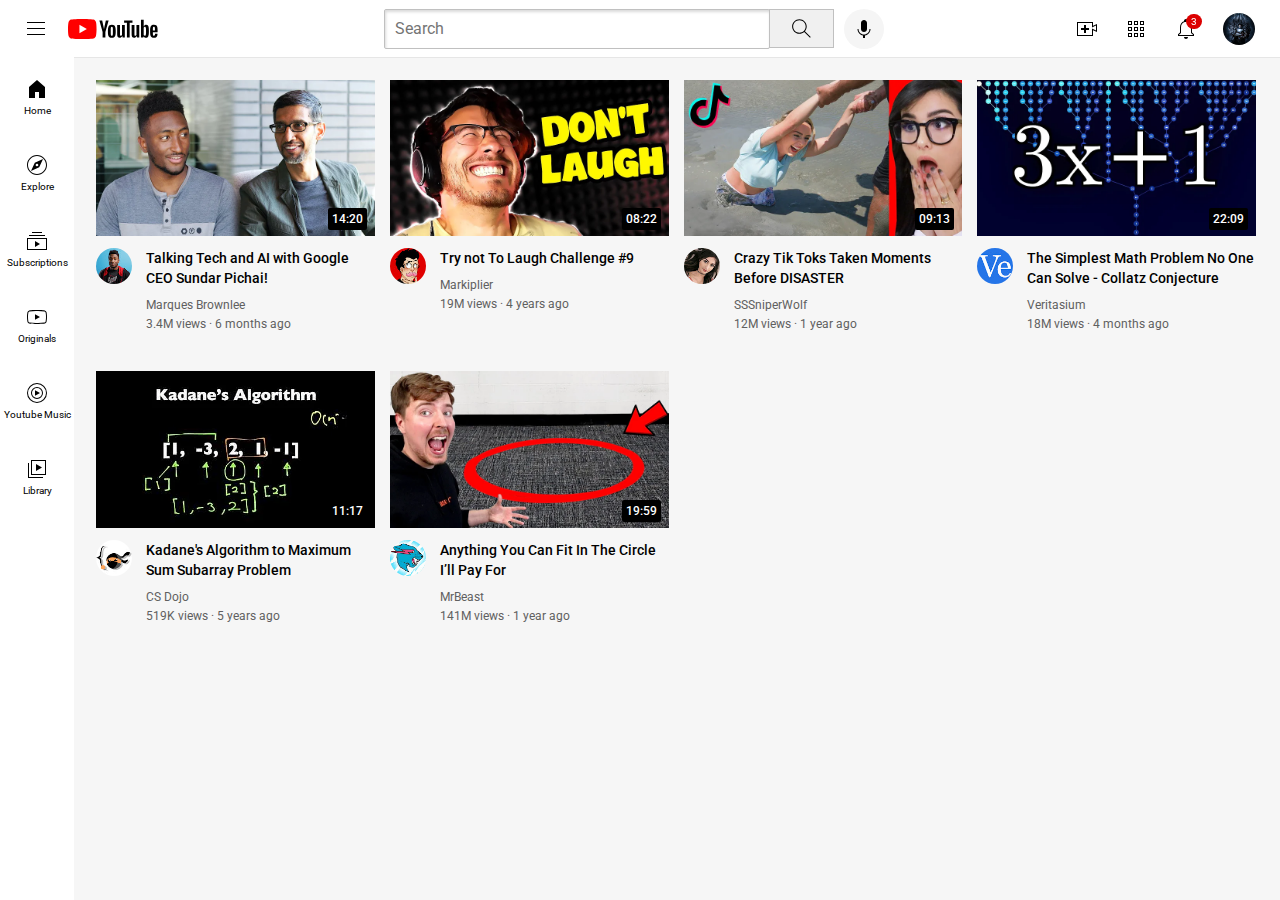
==== index.html @ 1e44d8e8 "Update and rename youtube_Project.html to index.html" ====
<!DOCTYPE html>

<!-- ref design: supersimple.dev/exercises/youtube -->

<html>
    <head>
        <title>Youtube.com-Project</title>

        <link rel="preconnect" href="https://fonts.googleapis.com" />
        <link rel="preconnect" href="https://fonts.gstatic.com" crossorigin />
        <link
            href="https://fonts.googleapis.com/css2?family=Roboto:ital,wght@0,100;0,300;0,400;0,500;0,700;0,900;1,100;1,300;1,400;1,500;1,700;1,900&display=swap"
            rel="stylesheet"
        />

        <link rel="stylesheet" href="CssStyles/general.css" />
        <link rel="stylesheet" href="CssStyles/header.css" />
        <link rel="stylesheet" href="CssStyles/video.css" />
        <link rel="stylesheet" href="CssStyles/sidebar.css" />
    </head>

    <body>
        <header class="header">
            <div class="left-section">
                <img class="hamburger-menu" src="icons/hamburger-menu.svg" />
                <img class="youtube-logo" src="icons/youtube-logo.svg" />
            </div>

            <div class="mid-section">
                <input class="search-bar" type="text" placeholder="Search" />
                <button class="search-btn">
                    <img class="search-icon" src="icons/search.svg" />
                    <div class="toolTip">Search</div>
                </button>
                <button class="voice-search-btn">
                    <img
                        class="voice-search-icon"
                        src="icons/voice-search-icon.svg"
                    />
                    <div class="toolTip">Voice Search</div>
                </button>
            </div>

            <div class="right-section">
                <div class="upload-icon-container">
                    <img class="upload-icon" src="icons/upload.svg" />
                    <div class="toolTip">Create</div>
                </div>
                <div class="apps-icon-container">
                    <img
                        class="youtube-apps-icon"
                        src="icons/youtube-apps.svg"
                    />
                    <div class="toolTip">Apps</div>
                </div>
                <div class="notifications-icon-container">
                    <img
                        class="notifications-icon"
                        src="icons/notifications.svg"
                    />
                    <div class="notification-count">3</div>
                    <div class="toolTip">Notifications</div>
                </div>
                <div class="curr-user-picture-container">
                    <img
                        class="curr-user-picture"
                        src="channel_pictures/PP-Prajwal.jpg"
                    />
                    <div class="toolTip">profile-picture</div>
                </div>
            </div>
        </header>

        <nav class="sidebar">
            <div class="sidebar-link">
                <img src="icons/home.svg" />
                <div>Home</div>
            </div>
            <div class="sidebar-link">
                <img src="icons/explore.svg" />
                <div>Explore</div>
            </div>
            <div class="sidebar-link">
                <img src="icons/subscriptions.svg" />
                <div>Subscriptions</div>
            </div>
            <div class="sidebar-link">
                <img src="icons/originals.svg" />
                <div>Originals</div>
            </div>
            <div class="sidebar-link">
                <img src="icons/youtube-music.svg" />
                <div>Youtube Music</div>
            </div>
            <div class="sidebar-link">
                <img src="icons/library.svg" />
                <div>Library</div>
            </div>
        </nav>

        <main>
            <section class="video-grid">
                <div class="video-preview">
                    <div class="thumbnail-row">
                        <img
                            class="thumbnail"
                            src="thumbnails/talking-tech-and-ai-with-sundar-pichai.webp"
                        />
                        <div class="video-time">14:20</div>
                    </div>
                    <div class="video-info-grid">
                        <div class="channel-picture">
                            <img
                                class="profile-picture"
                                src="channel_pictures/PP-Marques-Brownlee.jpeg"
                            />
                        </div>
                        <div class="video-info">
                            <p class="video-title">
                                Talking Tech and AI with Google CEO Sundar
                                Pichai!
                            </p>

                            <p class="video-author">Marques Brownlee</p>

                            <p class="video-stats">
                                3.4M views &#183; 6 months ago
                            </p>
                        </div>
                    </div>
                </div>

                <div class="video-preview">
                    <div class="thumbnail-row">
                        <img
                            class="thumbnail"
                            src="thumbnails/try-not-to-laugh-challenge.webp"
                        />
                        <div class="video-time">08:22</div>
                    </div>
                    <div class="video-info-grid">
                        <div class="channel-picture">
                            <img
                                class="profile-picture"
                                src="channel_pictures/PP-Markiplier.jpeg"
                            />
                        </div>
                        <div class="video-info">
                            <p class="video-title">
                                Try not To Laugh Challenge #9
                            </p>

                            <p class="video-author">Markiplier</p>

                            <p class="video-stats">
                                19M views &#183; 4 years ago
                            </p>
                        </div>
                    </div>
                </div>

                <div class="video-preview">
                    <div class="thumbnail-row">
                        <img
                            class="thumbnail"
                            src="thumbnails/thumbnail-3.webp"
                        />
                        <div class="video-time">09:13</div>
                    </div>
                    <div class="video-info-grid">
                        <div class="channel-picture">
                            <img
                                class="profile-picture"
                                src="channel_pictures/channel-3.jpeg"
                            />
                        </div>
                        <div class="video-info">
                            <p class="video-title">
                                Crazy Tik Toks Taken Moments Before DISASTER
                            </p>

                            <p class="video-author">SSSniperWolf</p>

                            <p class="video-stats">12M views · 1 year ago</p>
                        </div>
                    </div>
                </div>

                <div class="video-preview">
                    <div class="thumbnail-row">
                        <img
                            class="thumbnail"
                            src="thumbnails/thumbnail-4.webp"
                        />
                        <div class="video-time">22:09</div>
                    </div>
                    <div class="video-info-grid">
                        <div class="channel-picture">
                            <img
                                class="profile-picture"
                                src="channel_pictures/channel-4.jpeg"
                            />
                        </div>
                        <div class="video-info">
                            <p class="video-title">
                                The Simplest Math Problem No One Can Solve -
                                Collatz Conjecture
                            </p>

                            <p class="video-author">Veritasium</p>

                            <p class="video-stats">18M views · 4 months ago</p>
                        </div>
                    </div>
                </div>

                <div class="video-preview">
                    <div class="thumbnail-row">
                        <img
                            class="thumbnail"
                            src="thumbnails/thumbnail-5.webp"
                        />
                        <div class="video-time">11:17</div>
                    </div>
                    <div class="video-info-grid">
                        <div class="channel-picture">
                            <img
                                class="profile-picture"
                                src="channel_pictures/channel-5.jpeg"
                            />
                        </div>
                        <div class="video-info">
                            <p class="video-title">
                                Kadane's Algorithm to Maximum Sum Subarray
                                Problem
                            </p>

                            <p class="video-author">CS Dojo</p>

                            <p class="video-stats">519K views · 5 years ago</p>
                        </div>
                    </div>
                </div>

                <div class="video-preview">
                    <div class="thumbnail-row">
                        <img
                            class="thumbnail"
                            src="thumbnails/thumbnail-6.webp"
                        />
                        <div class="video-time">19:59</div>
                    </div>
                    <div class="video-info-grid">
                        <div class="channel-picture">
                            <img
                                class="profile-picture"
                                src="channel_pictures/channel-6.jpeg"
                            />
                        </div>
                        <div class="video-info">
                            <p class="video-title">
                                Anything You Can Fit In The Circle I’ll Pay For
                            </p>

                            <p class="video-author">MrBeast</p>

                            <p class="video-stats">141M views · 1 year ago</p>
                        </div>
                    </div>
                </div>
            </section>
        </main>
    </body>
</html>
---- CssStyles/general.css ----
body {
    margin: 0;
    padding-top: 80px;
    padding-left: 96px;
    padding-right: 24px;
    background-color: rgb(246, 246, 246);
    font-family: roboto, arial;
}

p {
    font-family: roboto, arial;
    margin-top: 0px;
    margin-bottom: 0px;
}
---- CssStyles/header.css ----
.header {
    height: 57px;

    display: flex;
    flex-direction: row;
    justify-content: space-between;

    position: fixed;
    top: 0px;
    left: 0px;
    right: 0px;
    border: 0px;
    margin-bottom: 20px;
    z-index: 100;

    background-color: white;
    border-bottom-width: 1px;
    border-style: solid;
    border-bottom-color: rgb(230, 230, 230);
}

.left-section {
    display: flex;
    align-items: center;
}
.hamburger-menu {
    height: 24px;
    margin-left: 24px;
    margin-right: 20px;
}
.youtube-logo {
    height: 20px;
}

.mid-section {
    flex: 1;
    margin-left: 70px;
    margin-right: 35px;
    max-width: 500px;
    display: flex;
    align-items: center;
}
.search-bar {
    flex: 1;
    height: 36px;
    padding-left: 10px;
    font-size: 16px;
    border: 1px solid rgb(192, 192, 192);
    border-radius: 2px;
    box-shadow: inset 1px 2px 3px rgba(0, 0, 0, 0.15);
    width: 0;
}
.search-bar::placeholder {
    font-family: roboto, arial;
    font-size: 16px;
}
.search-btn {
    height: 39px;
    width: 65px;
    background-color: rgb(240, 240, 240);
    border-width: 1px;
    border-style: solid;
    border-color: rgb(192, 192, 192);
    margin-left: -1px;
    margin-right: 10px;
}
.search-btn,
.voice-search-btn,
.upload-icon-container,
.apps-icon-container,
.notifications-icon-container,
.curr-user-picture-container{
    display: flex;
    justify-content: center;
    align-items: center;
    position: relative;
}

.search-btn .toolTip,
.voice-search-btn .toolTip,
.upload-icon-container .toolTip,
.apps-icon-container .toolTip,
.notifications-icon-container .toolTip,
.curr-user-picture-container .toolTip {
    position: absolute;
    font-family: roboto,arial;
    background-color: gray;
    color: white;
    padding-top: 4px;
    padding-bottom: 4px;
    padding-left: 6px;
    padding-right: 6px;
    border-radius: 2px;
    font-size: 12px;

    bottom: -28px;
    opacity: 0;
    transition: opacity 0.15s;
    pointer-events: none;
    white-space: nowrap;
}
.search-btn:hover .toolTip,
.voice-search-btn:hover .toolTip,
.upload-icon-container:hover .toolTip,
.apps-icon-container:hover .toolTip,
.notifications-icon-container:hover .toolTip,
.curr-user-picture-container:hover .toolTip {
    opacity: 1;
}

.search-icon {
    height: 25px;
}
.voice-search-btn {
    height: 40px;
    width: 40px;
    border-radius: 20px;
    border: none;
    background-color: rgb(245, 245, 245);
}
.voice-search-icon {
    height: 24px;
}

.right-section {
    margin-right: 25px;
    width: 180px;
    display: flex;
    align-items: center;
    justify-content: space-between;
    flex-shrink: 0;
}
.upload-icon {
    height: 24px;
}
.youtube-apps-icon {
    height: 24px;
}

.notifications-icon-container {
    position: relative;
}
.notifications-icon {
    height: 24px;
}
.notification-count {
    position: absolute;
    top: -3px;
    right: -4px;
    background-color: rgb(220, 0, 0);
    color: white;

    font-family: roboto, arial;
    font-size: 10px;
    padding-left: 5px;
    padding-right: 5px;
    padding-top: 2px;
    padding-bottom: 2px;
    border-radius: 10px;
}
.curr-user-picture {
    height: 32px;
    border-radius: 16px;
}
---- CssStyles/video.css ----
.video-grid {
    display: grid;
    grid-template-columns: 1fr 1fr 1fr;
    column-gap: 15px;
    row-gap: 40px;
}
@media(max-width: 750px){
    .video-grid{
        grid-template-columns: 1fr 1fr;
    }
}
@media(min-width: 751px) and(max-width:999px){
    .video-grid{
        grid-template-columns: 1fr 1fr 1fr;
    }
}
@media(min-width: 1000px){
    .video-grid{
        grid-template-columns: 1fr 1fr 1fr 1fr;
    }
}


.thumbnail {
    width: 100%;
}
.thumbnail-row {
    margin-bottom: 8px;
    position: relative;
}

.profile-picture {
    width: 36px;
    border-radius: 50%;
}

.video-time {
    font-family: roboto, arial;
    font-size: 12px;
    font-weight: 500;
    color: white;

    background-color: black;
    padding: 4px;
    border-radius: 2px;

    position: absolute;
    bottom: 10px;
    right: 8px;
}
.video-title {
    margin-top: 0px;
    font-size: 14px;
    font-weight: 500;
    line-height: 20px;
    margin-bottom: 10px;
}
.video-info-grid {
    display: grid;
    grid-template-columns: 50px 1fr;
}

.video-author,
.video-stats {
    font-size: 12px;
    color: rgb(96, 96, 96);
}
.video-author {
    margin-bottom: 5px;
}
---- CssStyles/sidebar.css ----
.sidebar{
    position: fixed;
    left: 0;
    bottom: 0;
    top: 54px;
    background-color: white;
    width: 74px;
    z-index: 100;

    padding-top: 5px;
}

.sidebar-link{
    display: flex;
    justify-content: center;
    align-items: center;
    flex-direction: column;

    height: 75px;
    margin-bottom: 1px;
    cursor: pointer;
}
.sidebar-link:hover{
    background-color: rgb(235, 235, 235);

}
.sidebar-link img{
    height: 24px;
    margin-bottom: 4px;
}
.sidebar-link div{
    font-family: roboto,arial;
    font-size: 10px;
}
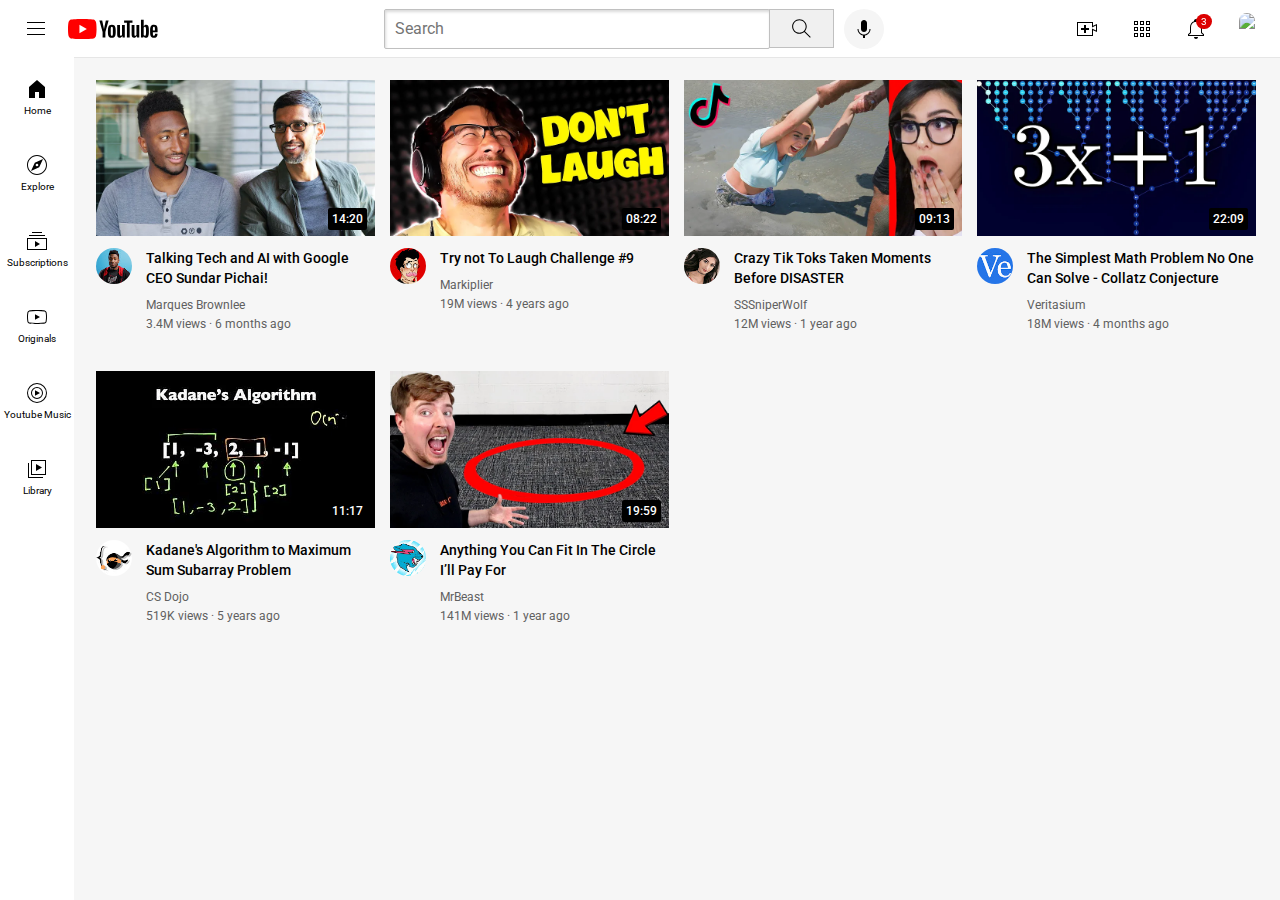
==== commit b270bbf0: "Update index.html" ====
--- a/index.html
+++ b/index.html
@@ -4,7 +4,12 @@
 
 <html>
     <head>
-        <title>Youtube.com-Project</title>
+        <title>Prajwal Youtube Project</title>
+        <link
+            rel="icon"
+            href="channel_pictures/PP-Prajwal.png"
+            type="image/x-icon"
+        />
 
         <link rel="preconnect" href="https://fonts.googleapis.com" />
         <link rel="preconnect" href="https://fonts.gstatic.com" crossorigin />
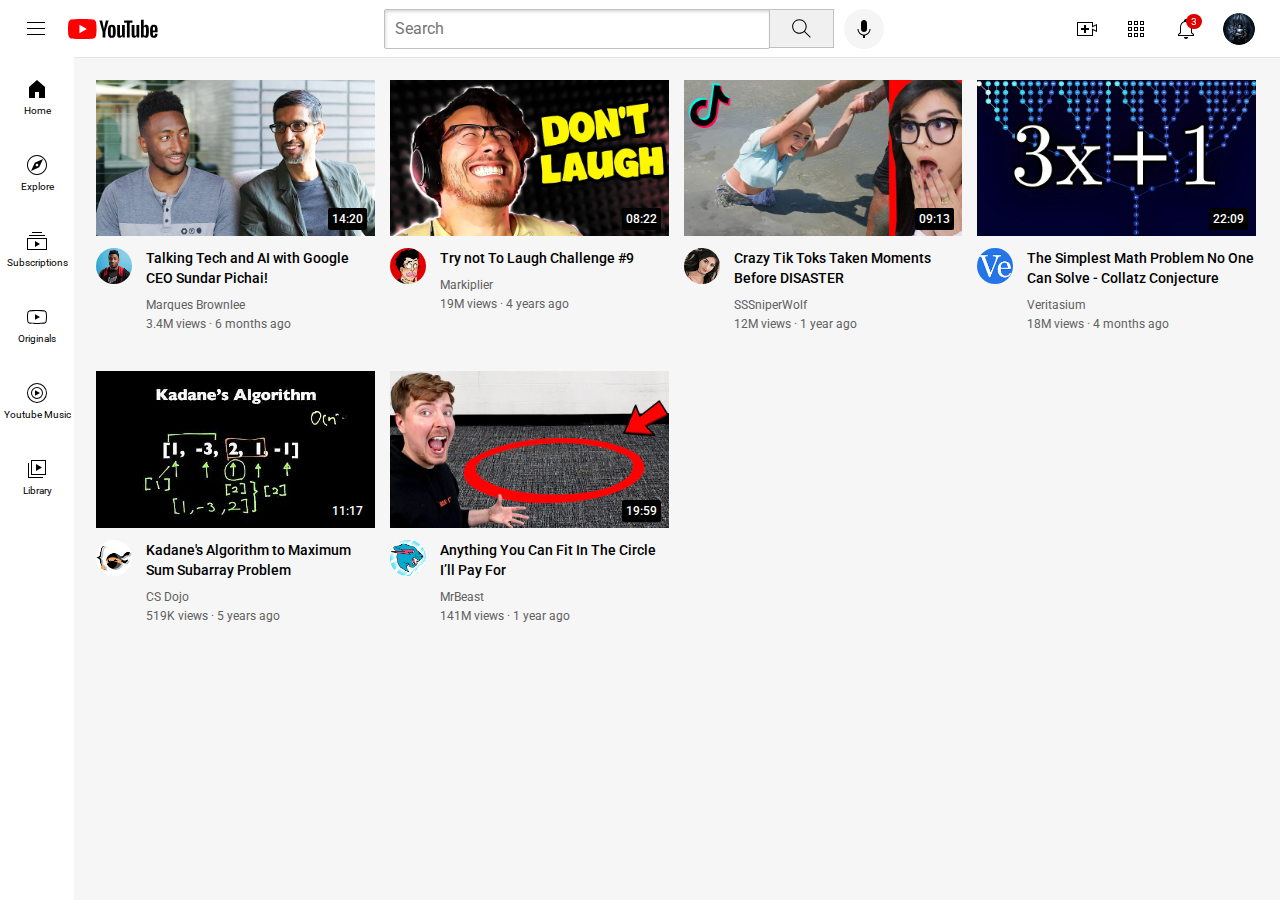
==== commit 0de9ab70: "Update index.html" ====
--- a/index.html
+++ b/index.html
@@ -69,7 +69,7 @@
                 <div class="curr-user-picture-container">
                     <img
                         class="curr-user-picture"
-                        src="channel_pictures/PP-Prajwal.jpg"
+                        src="channel_pictures/PP-Prajwal.png"
                     />
                     <div class="toolTip">profile-picture</div>
                 </div>
